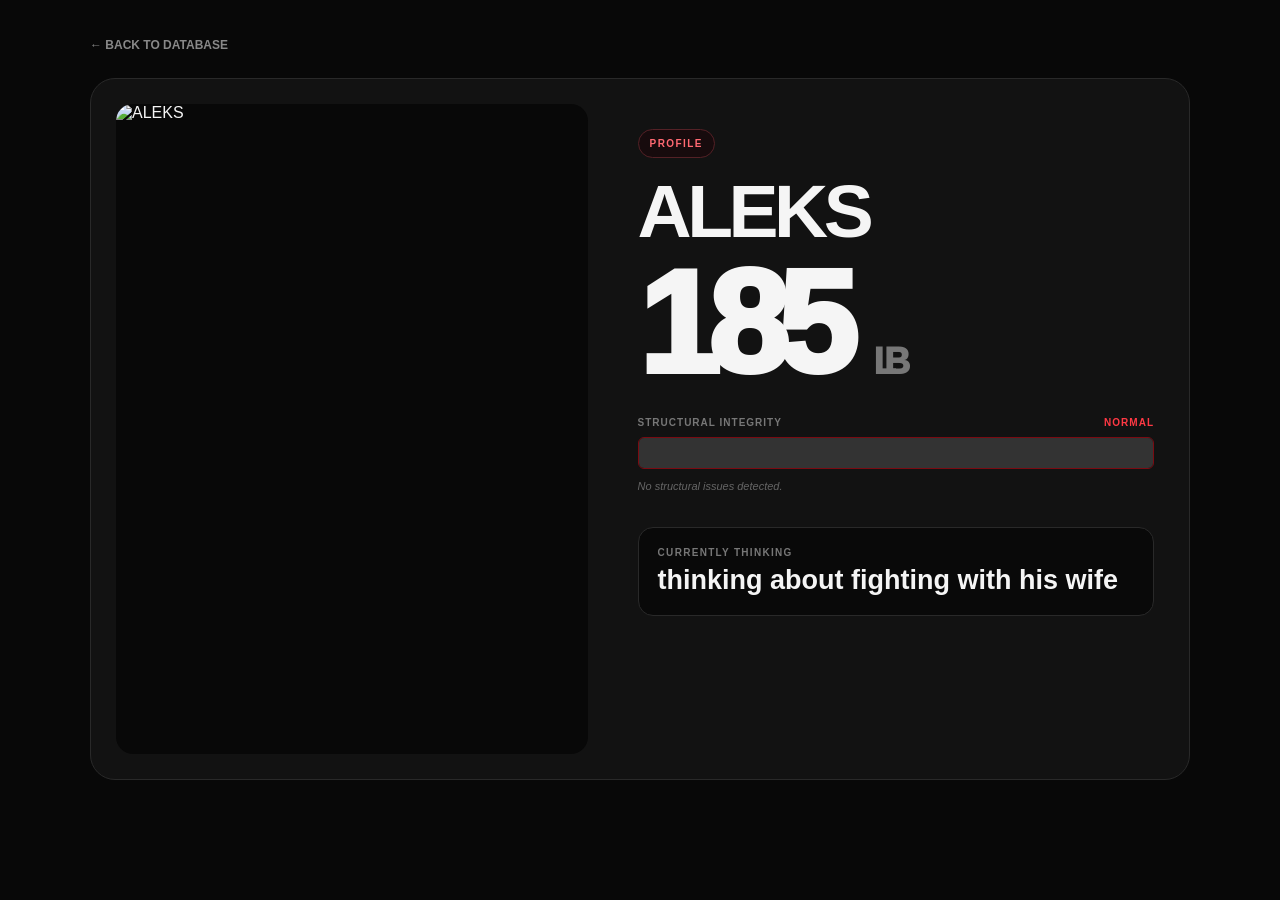
==== aleks.html @ f9ebeaaa "Add files via upload" ====
<!doctype html><html lang="en"><head><meta charset="utf-8"><meta name="viewport" content="width=device-width,initial-scale=1">
<title>ALEKS — Fat Fucks Database</title><link rel="stylesheet" href="style.css"></head><body>
<main class="profile-page"><a class="back" href="index.html">← BACK TO DATABASE</a>
<section class="profile-card"><img src="aleks.jpeg" alt="ALEKS"><div class="details"><div class="tag">PROFILE</div><h1>ALEKS</h1>
<div class="weight">185 <small>LB</small></div><div class="crack"><div class="crack-title"><span>STRUCTURAL INTEGRITY</span><b>NORMAL</b></div>
<div class="bar"><i class="normal"></i></div><p>No structural issues detected.</p></div>
<div class="box"><small>CURRENTLY THINKING</small><strong>thinking about fighting with his wife</strong></div></div></section></main></body></html>
---- style.css ----
*{box-sizing:border-box}body{margin:0;background:#080808;color:#f5f5f5;font-family:Arial,Helvetica,sans-serif}.top,.profile-page,main{width:min(1100px,calc(100% - 32px));margin:auto}.top{padding:60px 0 35px}.tag{display:inline-block;border:1px solid #542126;background:#170b0d;color:#ff6972;padding:8px 11px;border-radius:99px;font-size:10px;font-weight:900;letter-spacing:.14em}.top h1{font-size:clamp(58px,11vw,125px);line-height:.78;letter-spacing:-.08em;margin:20px 0}.top h1 em{color:#ff1f2d;font-style:normal}.top p{color:#777}.profiles{display:grid;grid-template-columns:repeat(3,1fr);gap:18px}.person{color:#fff;text-decoration:none;border:1px solid #292929;border-radius:22px;overflow:hidden;background:#121212;transition:.2s}.person:hover{transform:translateY(-5px);border-color:#ff1f2d}.person img{width:100%;height:360px;object-fit:cover;object-position:center top;display:block}.person div{padding:18px}.person b{display:block;font-size:21px}.person span{display:block;color:#ff4b55;font-weight:900;margin-top:7px}footer{text-align:center;color:#4d4d4d;padding:35px;font-size:10px;text-transform:uppercase}.profile-page{padding:35px 0}.back{color:#888;text-decoration:none;font-size:12px;font-weight:800}.profile-card{margin-top:25px;display:grid;grid-template-columns:45% 1fr;gap:40px;padding:25px;background:#121212;border:1px solid #292929;border-radius:25px}.profile-card>img{width:100%;height:650px;object-fit:contain;background:#080808;object-position:center;border-radius:17px}.details{padding:25px 10px}.details h1{font-size:clamp(38px,6vw,75px);line-height:.9;letter-spacing:-.06em;margin:20px 0}.weight{font-size:clamp(80px,12vw,145px);font-weight:950;line-height:.8;letter-spacing:-.08em}.weight small{font-size:.25em;color:#777}.crack{margin:35px 0}.crack-title{display:flex;justify-content:space-between;color:#777;font-size:10px;font-weight:900;letter-spacing:.1em}.crack-title b{color:#ff3944}.bar{height:32px;background:#260608;border:1px solid #7a0b12;border-radius:6px;position:relative;overflow:hidden;margin-top:9px}.bar i{position:absolute;inset:0;background:#f21f2c}.bar u{position:absolute;top:-10px;height:55px;width:3px;background:white;transform:rotate(20deg);box-shadow:0 0 5px white}.bar u:nth-child(2){left:27%}.bar u:nth-child(3){left:50%;transform:rotate(-25deg)}.bar u:nth-child(4){left:76%;transform:rotate(25deg)}.crack p{font-size:11px;color:#666;font-style:italic}.box{border:1px solid #292929;background:#090909;border-radius:15px;padding:19px;margin-top:14px}.box small{display:block;color:#777;font-size:10px;font-weight:900;letter-spacing:.13em}.box strong{display:block;font-size:27px;margin-top:7px}@media(max-width:750px){.profiles{grid-template-columns:1fr}.person img{height:430px}.profile-card{grid-template-columns:1fr}.profile-card>img{height:auto;max-height:650px;object-fit:contain}.top{padding-top:40px}}
.warning{background:#ffcf00;color:#111;font-size:9px;font-weight:950;letter-spacing:.07em;padding:9px 10px;text-align:center;border-bottom:2px solid #111}
.warning-large{display:inline-block;background:#ffcf00;color:#111;padding:10px 12px;font-size:10px;font-weight:950;letter-spacing:.08em;margin-bottom:20px;border-radius:4px}
.evolution{margin:30px 0 20px;padding:25px;background:#111;border:1px solid #292929;border-radius:22px}
.evo-label{text-align:center;color:#ffcf00;font-weight:950;letter-spacing:.12em;font-size:11px}
.evo-line{height:2px;background:linear-gradient(90deg,transparent,#ffcf00,transparent);margin:18px 0 24px}
.evo-grid{display:grid;grid-template-columns:1fr 70px 1fr;align-items:center;gap:15px;text-align:center}
.evo-grid img{width:100%;height:auto;max-height:520px;object-fit:contain;border-radius:15px;display:block;background:#080808}
.evo-grid h2{font-size:24px;margin:12px 0 5px;letter-spacing:-.04em}
.evo-grid p{color:#666;font-size:9px;font-weight:900;letter-spacing:.1em}
.arrow{font-size:45px;color:#ffcf00;font-weight:950}
@media(max-width:750px){.evo-grid{grid-template-columns:1fr}.arrow{transform:rotate(90deg);margin:0}.evo-grid img{width:100%;height:auto;max-height:none;object-fit:contain}}

.leaderboard{background:#101010;border:1px solid #292929;border-radius:20px;padding:18px;margin:0 0 25px}
.section-title{font-size:11px;font-weight:950;letter-spacing:.14em;color:#ffcf00;margin:4px 5px 14px}
.rank{display:grid;grid-template-columns:30px 30px 1fr auto;align-items:center;gap:8px;border-top:1px solid #222;padding:13px 6px}
.rank:first-of-type{border-top:0}.rank b{color:#666}.rank a{color:#fff;text-decoration:none;font-weight:900}.rank strong{color:#ff4b55}.crown{font-size:19px}
.bar .normal{position:absolute;inset:0;background:#333}.bar .cracking{position:absolute;inset:0;background:#f21f2c}
.evolution{margin:30px 0 20px;padding:25px;background:#111;border:1px solid #292929;border-radius:22px}
.evo-label{text-align:center;color:#ffcf00;font-weight:950;letter-spacing:.12em;font-size:11px}.evo-line{height:2px;background:#ffcf00;margin:18px 0 24px}
.evo-grid{display:grid;grid-template-columns:1fr 70px 1fr;align-items:center;gap:15px;text-align:center}
.evo-grid img{width:100%;height:auto;max-height:520px;object-fit:contain;border-radius:15px;display:block;background:#080808}
.evo-grid h2{font-size:24px;margin:12px 0 5px}.evo-grid p{color:#666;font-size:9px;font-weight:900;letter-spacing:.1em}.arrow{font-size:45px;color:#ffcf00;font-weight:950}
.warning{background:#ffcf00;color:#111;font-size:9px;font-weight:950;letter-spacing:.07em;padding:9px 10px;text-align:center;border-bottom:2px solid #111}
.warning-large{display:inline-block;background:#ffcf00;color:#111;padding:10px 12px;font-size:10px;font-weight:950;letter-spacing:.08em;margin-bottom:20px;border-radius:4px}
@media(max-width:750px){.rank{grid-template-columns:25px 25px 1fr auto}.rank a{font-size:13px}.evo-grid{grid-template-columns:1fr}.arrow{transform:rotate(90deg);margin:0}.evo-grid img{width:100%;height:auto;max-height:none;object-fit:contain}}
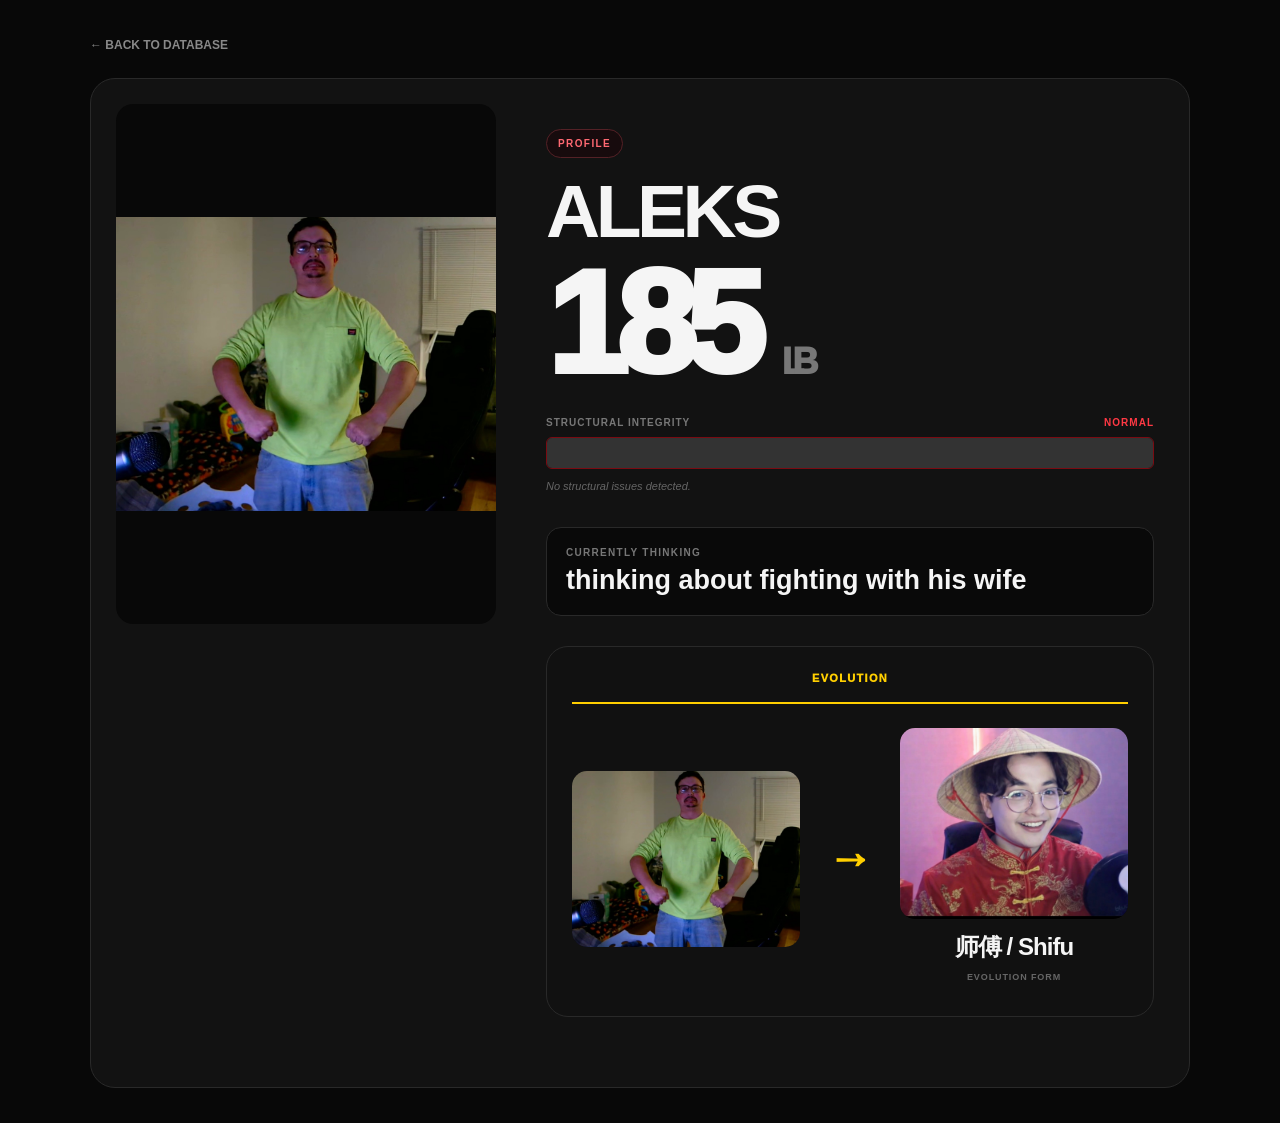
==== commit 971f6f62: "Add files via upload" ====
--- a/aleks.html
+++ b/aleks.html
@@ -4,4 +4,5 @@
 <section class="profile-card"><img src="aleks.jpeg" alt="ALEKS"><div class="details"><div class="tag">PROFILE</div><h1>ALEKS</h1>
 <div class="weight">185 <small>LB</small></div><div class="crack"><div class="crack-title"><span>STRUCTURAL INTEGRITY</span><b>NORMAL</b></div>
 <div class="bar"><i class="normal"></i></div><p>No structural issues detected.</p></div>
-<div class="box"><small>CURRENTLY THINKING</small><strong>thinking about fighting with his wife</strong></div></div></section></main></body></html>+<div class="box"><small>CURRENTLY THINKING</small><strong>thinking about fighting with his wife</strong></div>
+<div class="evolution"><div class="evo-label">EVOLUTION</div><div class="evo-line"></div><div class="evo-grid"><div><img src="aleks.jpeg" alt="Aleks"></div><div class="arrow">→</div><div><img src="aleks-evolved.jpeg" alt="Aleks evolution"><h2>师傅 / Shifu</h2><p>EVOLUTION FORM</p></div></div></div></div></section></main></body></html>
--- a/style.css
+++ b/style.css
@@ -24,3 +24,154 @@
 .warning{background:#ffcf00;color:#111;font-size:9px;font-weight:950;letter-spacing:.07em;padding:9px 10px;text-align:center;border-bottom:2px solid #111}
 .warning-large{display:inline-block;background:#ffcf00;color:#111;padding:10px 12px;font-size:10px;font-weight:950;letter-spacing:.08em;margin-bottom:20px;border-radius:4px}
 @media(max-width:750px){.rank{grid-template-columns:25px 25px 1fr auto}.rank a{font-size:13px}.evo-grid{grid-template-columns:1fr}.arrow{transform:rotate(90deg);margin:0}.evo-grid img{width:100%;height:auto;max-height:none;object-fit:contain}}
+
+.leader-grid{display:grid;grid-template-columns:repeat(5,1fr);gap:12px}
+.leader-card{position:relative;display:block;overflow:hidden;background:#0b0b0b;border:1px solid #292929;border-radius:17px;color:#fff;text-decoration:none;transition:transform .18s,border-color .18s}
+.leader-card:hover{transform:translateY(-5px);border-color:#ffcf00}
+.leader-card img{width:100%;height:190px;display:block;object-fit:cover;object-position:center top}
+.leader-info{padding:12px 11px 14px}
+.leader-info b{display:block;font-size:14px;line-height:1.1}
+.leader-info strong{display:block;color:#ff4b55;font-size:13px;margin-top:5px}
+.rank-badge{position:absolute;top:9px;left:9px;z-index:2;min-width:31px;height:31px;padding:0 8px;display:flex;align-items:center;justify-content:center;border-radius:50%;background:#080808;border:2px solid #555;font-size:12px;font-weight:950;box-shadow:0 3px 10px #000}
+.first{border-color:#a88700;box-shadow:0 0 0 1px #4e4100}
+.first .rank-badge{background:#ffcf00;color:#111;border-color:#fff}
+.crown-corner{position:absolute;top:7px;right:7px;z-index:3;font-size:30px;line-height:1;filter:drop-shadow(0 3px 4px #000)}
+@media(max-width:850px){.leader-grid{grid-template-columns:repeat(2,1fr)}.leader-card img{height:230px}}
+@media(max-width:480px){.leader-grid{grid-template-columns:1fr 1fr;gap:9px}.leader-card img{height:180px}.leader-info b{font-size:12px}.leader-info strong{font-size:11px}}
+
+/* Professional navigation + responsive layout */
+.site-nav{max-width:1100px;margin:0 auto 34px;display:flex;align-items:center;justify-content:space-between;gap:20px}
+.brand{color:#fff;text-decoration:none;font-weight:1000;letter-spacing:-.04em;font-size:17px}.brand span{color:#777}
+.nav-links{display:flex;gap:8px}.nav-links a{color:#aaa;text-decoration:none;font-size:11px;font-weight:900;letter-spacing:.08em;text-transform:uppercase;padding:10px 14px;border:1px solid #292929;border-radius:999px;background:#0d0d0d}.nav-links a:hover,.nav-links a.active{color:#111;background:#ffcf00;border-color:#ffcf00}
+.compact{padding-bottom:8px}
+.home-feature{max-width:900px;margin:10px auto 35px;display:grid;grid-template-columns:1fr 1fr;gap:14px}
+.feature-link{display:grid;grid-template-columns:44px 1fr 20px;align-items:center;gap:12px;padding:20px;background:#111;border:1px solid #292929;border-radius:18px;color:#fff;text-decoration:none}
+.feature-link:hover{border-color:#ffcf00;transform:translateY(-2px)}.feature-icon{font-size:26px}.feature-link b{display:block;font-size:15px}.feature-link small{display:block;color:#777;margin-top:4px;font-size:10px}.home-note{text-align:center;color:#666;font-size:11px;margin:35px 0}
+.directory{max-width:1000px;margin:auto}.leaderboard-page{max-width:1000px;margin:0 auto 50px}
+.leader-list{display:flex;flex-direction:column;gap:10px}
+.leader-row{position:relative;display:grid;grid-template-columns:58px 92px 1fr auto;align-items:center;gap:18px;padding:10px 20px 10px 10px;min-height:98px;background:#111;border:1px solid #292929;border-radius:18px;color:#fff;text-decoration:none;overflow:hidden}
+.leader-row:hover{border-color:#666;transform:translateX(2px)}.leader-row.first{border-color:#806d00;box-shadow:0 0 0 1px #2d2700}
+.place{font-size:23px;font-weight:1000;text-align:center;color:#777}.first .place{color:#ffcf00}
+.leader-photo{width:92px;height:78px;border-radius:12px;overflow:hidden;background:#080808}.leader-photo img{width:100%;height:100%;object-fit:cover;object-position:center 25%;display:block}
+.leader-name b{font-size:16px;display:block}.leader-name small{display:block;color:#666;font-size:9px;text-transform:uppercase;letter-spacing:.1em;margin-top:5px}
+.leader-row>strong{font-size:16px;color:#ff4b55;white-space:nowrap}.crown{position:absolute;right:10px;top:7px;font-size:22px}
+@media(max-width:650px){
+ .top{padding-left:16px;padding-right:16px}.site-nav{margin-bottom:25px;align-items:center}.brand{font-size:13px}.nav-links{gap:5px}.nav-links a{font-size:9px;padding:8px 10px}
+ .home-feature{grid-template-columns:1fr;margin:10px 0 28px}.feature-link{padding:17px}
+ .leaderboard-page{margin:0 0 30px}.leader-row{grid-template-columns:34px 82px minmax(0,1fr) auto;gap:10px;padding:8px 10px 8px 6px;min-height:88px;border-radius:14px}
+ .leader-photo{width:82px;height:72px}.leader-name b{font-size:13px;line-height:1.15}.leader-name small{font-size:8px}.leader-row>strong{font-size:12px}.place{font-size:18px}.crown{font-size:19px;right:6px}
+ .profiles{grid-template-columns:1fr 1fr!important;gap:10px!important}.person img{height:auto!important;object-fit:contain!important}.person div{padding:10px!important}.person b{font-size:12px!important}.person span{font-size:10px!important}
+}
+@media(max-width:390px){
+ .leader-row{grid-template-columns:27px 68px minmax(0,1fr) auto;gap:7px}.leader-photo{width:68px;height:65px}.leader-name b{font-size:11px}.leader-row>strong{font-size:10px}.place{font-size:15px}
+ .brand{font-size:11px}.nav-links a{font-size:8px;padding:7px 8px}
+}
+
+/* IMAGE FIX: never crop the profile photos */
+.profiles .person{
+  overflow:hidden;
+}
+.profiles .person img{
+  width:100% !important;
+  height:auto !important;
+  aspect-ratio:auto !important;
+  object-fit:contain !important;
+  object-position:center !important;
+  display:block;
+  background:#080808;
+}
+
+/* Keep the directory visually consistent without cutting off heads/bodies. */
+.directory .person img{
+  max-height:520px;
+}
+
+/* Leaderboard thumbnails can stay compact, but use contain so nobody is cropped. */
+.leader-photo{
+  display:flex !important;
+  align-items:center !important;
+  justify-content:center !important;
+  background:#080808 !important;
+}
+.leader-photo img{
+  width:100% !important;
+  height:100% !important;
+  object-fit:contain !important;
+  object-position:center !important;
+}
+
+/* Mobile: show the entire photo; no forced zoom/crop. */
+@media(max-width:650px){
+  .profiles .person img{
+    height:auto !important;
+    max-height:none !important;
+    object-fit:contain !important;
+  }
+}
+
+/* FINAL PROFILE PHOTO FIX */
+.profile-card{
+  grid-template-columns:minmax(280px,380px) minmax(0,1fr) !important;
+  align-items:start !important;
+}
+.profile-card>img{
+  width:100% !important;
+  max-width:380px !important;
+  height:520px !important;
+  max-height:520px !important;
+  min-height:0 !important;
+  object-fit:contain !important;
+  object-position:center !important;
+  display:block !important;
+  background:#080808 !important;
+  border-radius:17px !important;
+}
+.profile-card .details{
+  min-width:0 !important;
+}
+@media(max-width:750px){
+  .profile-card{
+    display:block !important;
+    padding:14px !important;
+  }
+  .profile-card>img{
+    width:100% !important;
+    max-width:100% !important;
+    height:auto !important;
+    max-height:520px !important;
+    object-fit:contain !important;
+    object-position:center !important;
+    margin:0 auto !important;
+  }
+  .profile-card .details{
+    padding:20px 5px 5px !important;
+  }
+}
+@media(max-width:430px){
+  .profile-card>img{
+    max-height:430px !important;
+  }
+  .profile-page{
+    width:calc(100% - 20px) !important;
+  }
+}
+
+/* PEOPLE DIRECTORY PHOTO FIX */
+.directory .person{
+  display:block;
+}
+.directory .person img{
+  width:100% !important;
+  height:auto !important;
+  max-height:none !important;
+  aspect-ratio:auto !important;
+  object-fit:contain !important;
+  object-position:center !important;
+}
+
+/* FINAL MAIN DIRECTORY LAYOUT: natural photo proportions, never crop */
+.home-profiles{grid-template-columns:repeat(3,minmax(0,1fr));align-items:start}
+.home-profiles .person img,.directory .person img{width:100%!important;height:auto!important;max-height:none!important;aspect-ratio:auto!important;object-fit:contain!important;object-position:center!important;background:#080808!important;display:block!important}
+.home-profiles .person,.directory .person{height:auto!important;display:block!important}
+@media(max-width:750px){.home-profiles,.directory{grid-template-columns:repeat(2,minmax(0,1fr))!important;gap:10px!important}.home-profiles .person img,.directory .person img{height:auto!important;max-height:none!important;object-fit:contain!important}.home-profiles .person div,.directory .person div{padding:10px!important}.home-profiles .person b,.directory .person b{font-size:12px!important}.home-profiles .person span,.directory .person span{font-size:10px!important}}
+@media(max-width:430px){.home-profiles,.directory{grid-template-columns:1fr 1fr!important}}
